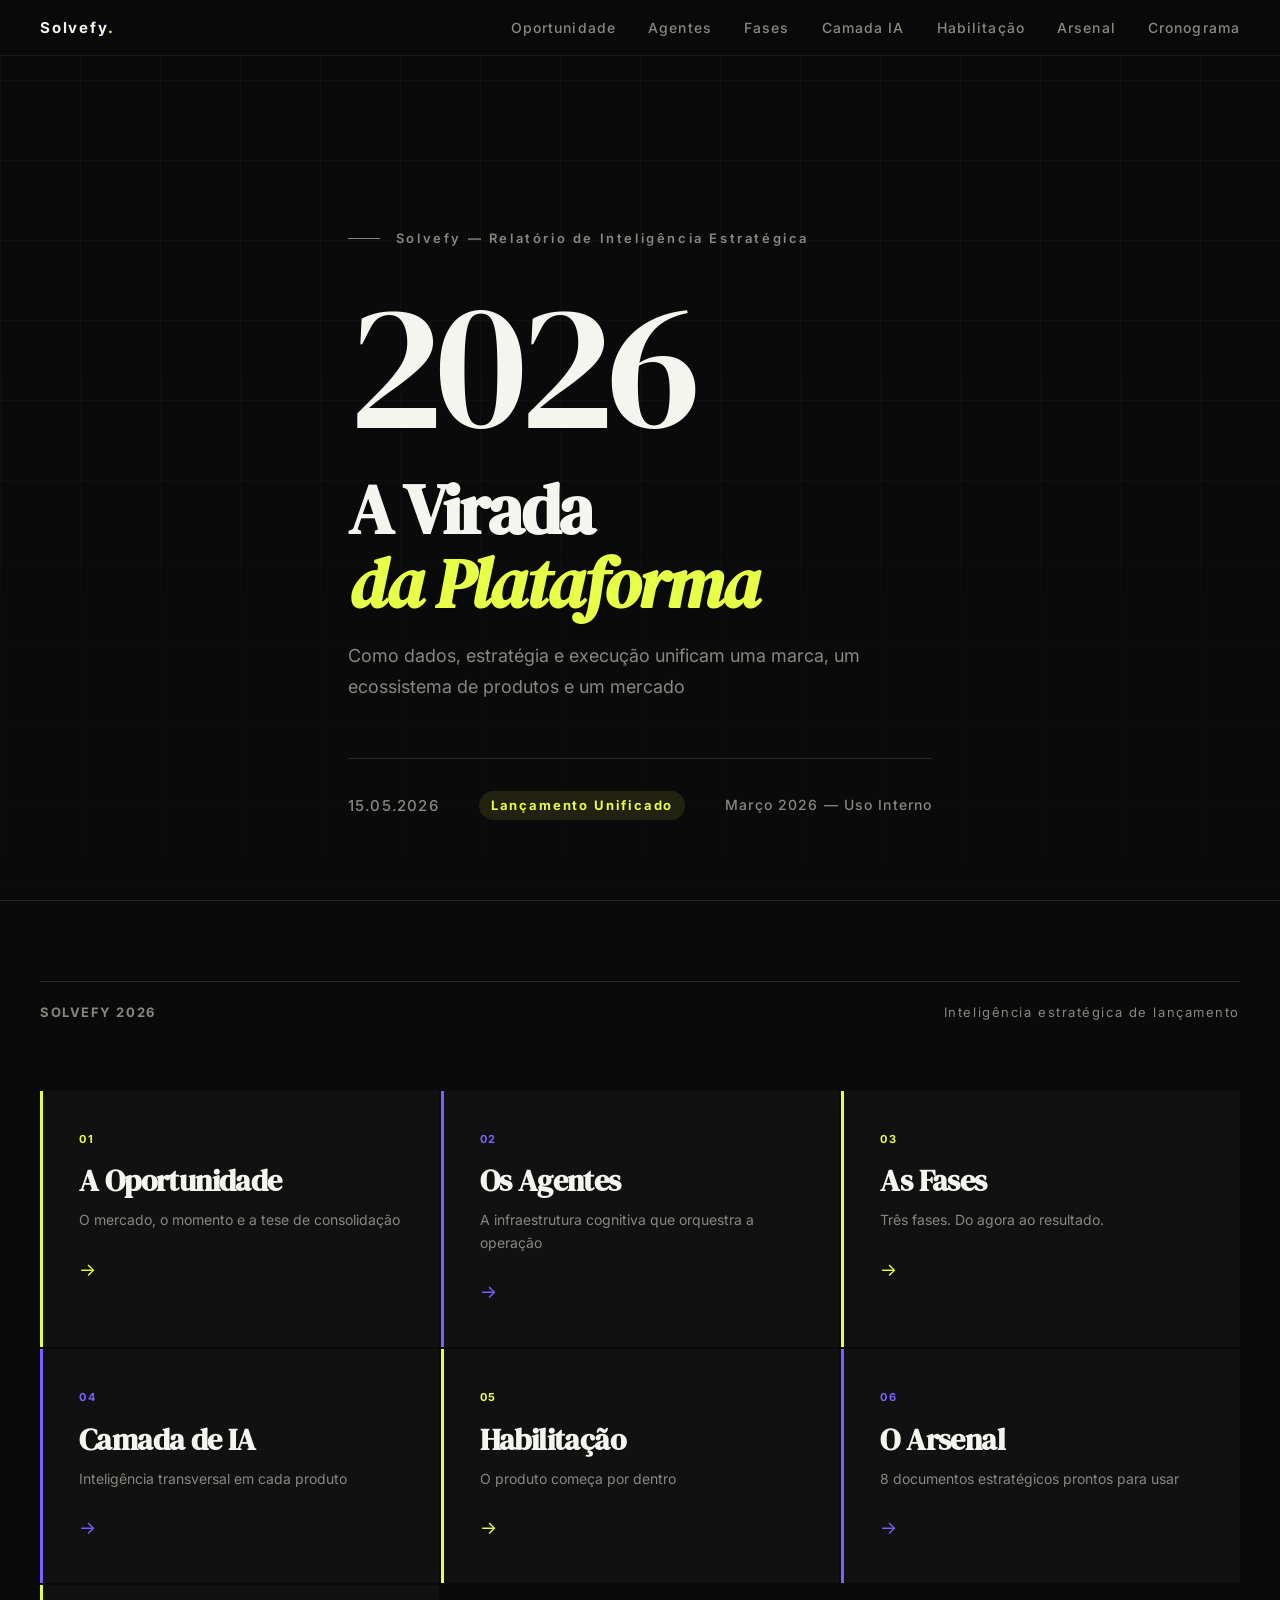
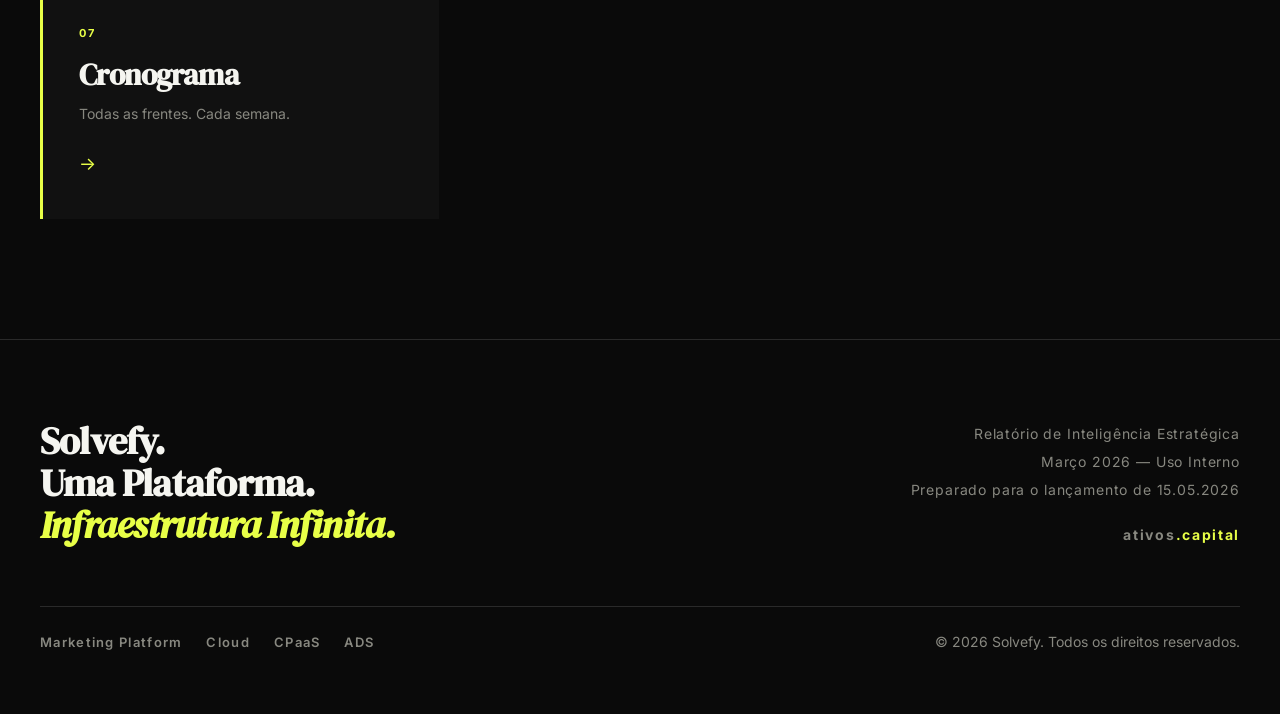
==== index.html @ 9a2e1b94 "feat: site multi-página — 8 páginas independentes Cada seção vira uma página HTML autônoma com naveg" ====
<!DOCTYPE html>
<html lang="pt-BR">
<head>
  <meta charset="UTF-8">
  <meta name="viewport" content="width=device-width, initial-scale=1.0">
  <title>Solvefy — Visão Geral</title>
  <link rel="preconnect" href="https://fonts.googleapis.com">
  <link rel="preconnect" href="https://fonts.gstatic.com" crossorigin>
  <link href="https://fonts.googleapis.com/css2?family=Inter:wght@300;400;500;600;700&family=DM+Serif+Display:ital@0;1&display=swap" rel="stylesheet">
  <style>
    *, *::before, *::after {
      box-sizing: border-box;
      margin: 0;
      padding: 0;
    }

    :root {
      --bg-dark: #0A0A0A;
      --bg-card: #141414;
      --bg-muted: #1A1A1A;
      --bg-light: #F5F5F0;
      --text-primary: #F5F5F0;
      --text-dark: #0A0A0A;
      --text-muted: #888880;
      --text-muted-dark: #555550;
      --accent: #E8FF47;
      --violet: #7B61FF;
      --rule: #2A2A2A;
      --rule-light: #DDDDD8;
      --font-sans: 'Inter', system-ui, -apple-system, sans-serif;
      --font-display: 'DM Serif Display', 'Georgia', serif;
    }

    html {
      scroll-behavior: smooth;
      font-size: 18px;
    }


    body {
      background-color: var(--bg-dark);
      color: var(--text-primary);
      font-family: var(--font-sans);
      font-size: 17px;
      line-height: 1.6;
      -webkit-font-smoothing: antialiased;
      -moz-osx-font-smoothing: grayscale;
    }

    /* ─── FLOATING NAV ─────────────────────────────────────────── */

    .nav {
      position: fixed;
      top: 0;
      left: 0;
      right: 0;
      z-index: 100;
      padding: 0 40px;
      height: 56px;
      display: flex;
      align-items: center;
      justify-content: space-between;
      background: rgba(10, 10, 10, 0.88);
      backdrop-filter: blur(12px);
      -webkit-backdrop-filter: blur(12px);
      border-bottom: 1px solid rgba(255, 255, 255, 0.06);
      transition: background 0.3s ease;
    }

    .nav-logo {
      font-family: var(--font-sans);
      font-weight: 700;
      font-size: 15px;
      letter-spacing: 0.12em;
      text-transform: uppercaso;
      color: var(--text-primary);
      text-decoration: none;
    }

    .nav-logo span {
      color: var(--accent);
    }

    .nav-links {
      display: flex;
      gap: 32px;
      list-style: none;
    }

    .nav-links a {
      font-size: 14px;
      font-weight: 500;
      letter-spacing: 0.08em;
      text-transform: uppercaso;
      color: var(--text-muted);
      text-decoration: none;
      transition: color 0.2s;
    }

    .nav-links a:hover {
      color: var(--text-primary);
    }

    /* ─── UTILITIES ────────────────────────────────────────────── */

    .container {
      max-width: 1280px;
      margin: 0 auto;
      padding: 0 40px;
    }

    .rule {
      border: none;
      border-top: 1px solid var(--rule);
      margin: 0;
    }

    .rule--light {
      border-top-color: var(--rule-light);
    }

    .eyebrow {
      font-size: 13px;
      font-weight: 600;
      letter-spacing: 0.16em;
      text-transform: uppercaso;
      color: var(--text-muted);
    }

    .eyebrow--light {
      color: var(--text-muted-dark);
    }

    .badge {
      display: inline-block;
      font-size: 12px;
      font-weight: 700;
      letter-spacing: 0.12em;
      text-transform: uppercaso;
      padding: 3px 10px;
      border-radius: 100px;
      line-height: 1.6;
    }

    .badge--marca    { background: #1A1A2E; color: #7B61FF; }
    .badge--growth   { background: #1A2E1A; color: #4ADE80; }
    .badge--sales    { background: #2E1A1A; color: #FB7185; }
    .badge--intel    { background: #1A2430; color: #38BDF8; }
    .badge--enable   { background: #2A1A1A; color: #FBBF24; }

    /* Light section badge variants */
    .light .badge--marca    { background: #EDE9FF; color: #5B3FDB; }
    .light .badge--growth   { background: #DCFCE7; color: #16A34A; }
    .light .badge--sales    { background: #FFE4E6; color: #BE123C; }
    .light .badge--intel    { background: #E0F2FE; color: #0369A1; }
    .light .badge--enable   { background: #FEF3C7; color: #92400E; }

    /* ─── ANIMATION ────────────────────────────────────────────── */

    .fade-up {
      opacity: 0;
      transform: translateY(28px);
      transition: opacity 0.7s cubic-bezier(0.22, 1, 0.36, 1),
                  transform 0.7s cubic-bezier(0.22, 1, 0.36, 1);
    }

    .fade-up.visible {
      opacity: 1;
      transform: translateY(0);
    }

    .fade-up--delay-1 { transition-delay: 0.1s; }
    .fade-up--delay-2 { transition-delay: 0.2s; }
    .fade-up--delay-3 { transition-delay: 0.3s; }
    .fade-up--delay-4 { transition-delay: 0.4s; }
    .fade-up--delay-5 { transition-delay: 0.5s; }

    /* ─── SECTION 1: HERO ──────────────────────────────────────── */

    .hero {
      min-height: 100vh;
      background: var(--bg-dark);
      display: flex;
      flex-direction: column;
      justify-content: flex-end;
      padding-bottom: 80px;
      padding-top: 80px;
      position: relative;
      overflow: hidden;
    }

    .hero-grid-bg {
      position: absolute;
      inset: 0;
      background-image:
        linear-gradient(rgba(255,255,255,0.025) 1px, transparent 1px),
        linear-gradient(90deg, rgba(255,255,255,0.025) 1px, transparent 1px);
      background-size: 80px 80px;
      pointer-events: none;
    }

    .hero-gradient {
      position: absolute;
      bottom: 0;
      left: 0;
      right: 0;
      height: 60%;
      background: linear-gradient(to top, var(--bg-dark), transparent);
      pointer-events: none;
    }

    .hero-content {
      position: relative;
      z-index: 1;
    }

    .hero-eyebrow {
      font-size: 13px;
      font-weight: 600;
      letter-spacing: 0.2em;
      text-transform: uppercaso;
      color: var(--text-muted);
      margin-bottom: 40px;
      display: flex;
      align-items: center;
      gap: 16px;
    }

    .hero-eyebrow::before {
      content: '';
      display: block;
      width: 32px;
      height: 1px;
      background: var(--text-muted);
    }

    .hero-year {
      font-family: var(--font-display);
      font-size: clamp(115px, 14vw, 230px);
      line-height: 0.85;
      letter-spacing: -0.04em;
      color: var(--text-primary);
      margin-bottom: 32px;
    }

    .hero-headline {
      font-family: var(--font-display);
      font-size: clamp(41px, 5.5vw, 83px);
      line-height: 1.05;
      letter-spacing: -0.03em;
      color: var(--text-primary);
      margin-bottom: 20px;
      max-width: 760px;
    }

    .hero-headline em {
      color: var(--accent);
      font-style: italic;
    }

    .hero-subhead {
      font-size: 18px;
      font-weight: 400;
      color: var(--text-muted);
      max-width: 560px;
      line-height: 1.7;
      margin-bottom: 56px;
    }

    .hero-meta {
      display: flex;
      align-items: center;
      gap: 40px;
      padding-top: 32px;
      border-top: 1px solid var(--rule);
    }

    .hero-meta-date {
      font-size: 15px;
      font-weight: 500;
      letter-spacing: 0.08em;
      color: var(--text-muted);
    }

    .hero-meta-tag {
      font-size: 13px;
      font-weight: 700;
      letter-spacing: 0.14em;
      text-transform: uppercaso;
      color: var(--accent);
      background: rgba(232, 255, 71, 0.1);
      padding: 4px 12px;
      border-radius: 100px;
    }

    /* ─── SECTION 2: THE OPPORTUNITY ───────────────────────────── */

    .opportunity {
      background: var(--bg-dark);
      padding: 120px 0;
      border-top: 1px solid var(--rule);
    }

    .opportunity-stats {
      display: grid;
      grid-template-columns: repeat(3, 1fr);
      gap: 0;
      margin-bottom: 80px;
      border: 1px solid var(--rule);
    }

    .stat-block {
      padding: 56px 48px;
      border-right: 1px solid var(--rule);
    }

    .stat-block:last-child {
      border-right: none;
    }

    .stat-number {
      font-family: var(--font-display);
      font-size: clamp(64px, 7vw, 110px);
      line-height: 0.9;
      letter-spacing: -0.03em;
      color: var(--accent);
      margin-bottom: 20px;
    }

    .stat-label {
      font-size: 16px;
      color: var(--text-muted);
      line-height: 1.6;
      max-width: 220px;
    }

    .opportunity-narrative {
      display: grid;
      grid-template-columns: 1fr 1fr;
      gap: 80px;
      align-items: start;
    }

    .opportunity-narrative p {
      font-size: 18px;
      line-height: 1.8;
      color: var(--text-muted);
    }

    .opportunity-narrative p strong {
      color: var(--text-primary);
      font-weight: 600;
    }

    .opportunity-quote {
      border-left: 2px solid var(--accent);
      padding-left: 24px;
    }

    .opportunity-quote p {
      font-size: 17px;
      font-style: italic;
      color: var(--text-muted);
      line-height: 1.7;
    }

    .opportunity-quote cite {
      display: block;
      margin-top: 12px;
      font-size: 14px;
      font-style: normal;
      font-weight: 600;
      letter-spacing: 0.08em;
      text-transform: uppercaso;
      color: var(--text-muted);
    }

    /* ─── SECTION 3: THE FRAMEWORK ──────────────────────────────── */

    .framework {
      background: var(--bg-light);
      color: var(--text-dark);
      padding: 120px 0;
    }

    .framework .eyebrow {
      color: var(--text-muted-dark);
    }

    .framework-header {
      margin-bottom: 80px;
    }

    .framework-headline {
      font-family: var(--font-display);
      font-size: clamp(41px, 4.5vw, 69px);
      line-height: 1.05;
      letter-spacing: -0.03em;
      color: var(--text-dark);
      margin-top: 16px;
      margin-bottom: 8px;
    }

    .framework-subhead {
      font-size: 18px;
      color: var(--text-muted-dark);
      font-weight: 400;
    }

    .framework-theory {
      display: grid;
      grid-template-columns: 5fr 7fr;
      gap: 80px;
      align-items: start;
      padding: 56px 0;
      border-top: 1px solid var(--rule-light);
      border-bottom: 1px solid var(--rule-light);
      margin-bottom: 80px;
    }

    .framework-theory-label {
      font-size: 13px;
      font-weight: 700;
      letter-spacing: 0.16em;
      text-transform: uppercaso;
      color: var(--text-muted-dark);
      margin-bottom: 12px;
    }

    .framework-theory-title {
      font-family: var(--font-display);
      font-size: 32px;
      line-height: 1.2;
      letter-spacing: -0.02em;
      color: var(--text-dark);
    }

    .framework-theory-body {
      font-size: 17px;
      line-height: 1.8;
      color: var(--text-muted-dark);
    }

    .framework-theory-body strong {
      color: var(--text-dark);
    }

    .agents-grid {
      display: grid;
      grid-template-columns: repeat(4, 1fr);
      gap: 16px;
    }

    .agent-card {
      background: white;
      border: 1px solid var(--rule-light);
      padding: 28px 24px;
      position: relative;
      cursor: default;
      transition: transform 0.25s cubic-bezier(0.22, 1, 0.36, 1),
                  box-shadow 0.25s cubic-bezier(0.22, 1, 0.36, 1),
                  background 0.25s ease;
      overflow: hidden;
    }

    .agent-card::after {
      content: '';
      position: absolute;
      bottom: 0;
      left: 0;
      right: 0;
      height: 2px;
      background: var(--accent);
      transform: scaleX(0);
      transform-origin: left;
      transition: transform 0.3s cubic-bezier(0.22, 1, 0.36, 1);
    }

    .agent-card:hover {
      transform: translateY(-4px);
      box-shadow: 0 16px 40px rgba(0, 0, 0, 0.12);
    }

    .agent-card:hover::after {
      transform: scaleX(1);
    }

    .agent-card:hover .agent-description {
      opacity: 1;
      transform: translateY(0);
    }

    .agent-card-top {
      margin-bottom: 16px;
    }

    .agent-name {
      font-size: 18px;
      font-weight: 700;
      letter-spacing: -0.01em;
      color: var(--text-dark);
      margin-bottom: 10px;
      line-height: 1.3;
    }

    .agent-role {
      font-size: 15px;
      color: var(--text-muted-dark);
      line-height: 1.5;
      margin-top: 12px;
    }

    .agent-question {
      font-size: 15px;
      font-style: italic;
      color: var(--text-dark);
      line-height: 1.5;
      padding-top: 16px;
      border-top: 1px solid var(--rule-light);
      margin-top: 16px;
    }

    .agent-question::before {
      content: '"';
      font-family: var(--font-display);
      font-size: 23px;
      color: var(--violet);
      line-height: 1;
      display: block;
      margin-bottom: 4px;
    }

    .agent-description {
      font-size: 14px;
      color: var(--text-muted-dark);
      opacity: 0;
      transform: translateY(6px);
      transition: opacity 0.3s ease, transform 0.3s ease;
      transition-delay: 0.05s;
    }

    /* ─── SECTION 4: TIMELINE ───────────────────────────────────── */

    .timeline-section {
      background: var(--bg-dark);
      padding: 120px 0;
      border-top: 1px solid var(--rule);
    }

    .timeline-header {
      margin-bottom: 80px;
    }

    .section-headline {
      font-family: var(--font-display);
      font-size: clamp(41px, 4.5vw, 69px);
      line-height: 1.05;
      letter-spacing: -0.03em;
      color: var(--text-primary);
      margin-top: 16px;
    }

    .timeline {
      display: grid;
      grid-template-columns: repeat(3, 1fr);
      gap: 0;
      border: 1px solid var(--rule);
    }

    .phase {
      padding: 56px 40px;
      border-right: 1px solid var(--rule);
      position: relative;
    }

    .phase:last-child {
      border-right: none;
    }

    .phase-number {
      font-size: 13px;
      font-weight: 700;
      letter-spacing: 0.14em;
      text-transform: uppercaso;
      color: var(--text-muted);
      margin-bottom: 8px;
    }

    .phase-title {
      font-family: var(--font-display);
      font-size: 32px;
      line-height: 1.1;
      letter-spacing: -0.02em;
      color: var(--text-primary);
      margin-bottom: 6px;
    }

    .phase-period {
      font-size: 14px;
      font-weight: 500;
      letter-spacing: 0.06em;
      color: var(--accent);
      margin-bottom: 32px;
    }

    .phase-agents {
      display: flex;
      flex-wrap: wrap;
      gap: 6px;
      margin-bottom: 28px;
    }

    .phase-agent-tag {
      font-size: 13px;
      font-weight: 600;
      letter-spacing: 0.06em;
      background: var(--bg-muted);
      color: var(--text-muted);
      padding: 4px 10px;
      border-radius: 4px;
    }

    .phase-actions {
      list-style: none;
      margin-bottom: 40px;
    }

    .phase-actions li {
      font-size: 16px;
      color: var(--text-muted);
      padding: 10px 0;
      border-bottom: 1px solid var(--rule);
      display: flex;
      align-items: flex-start;
      gap: 10px;
      line-height: 1.5;
    }

    .phase-actions li::before {
      content: '→';
      color: var(--accent);
      font-size: 14px;
      margin-top: 2px;
      flex-shrink: 0;
    }

    .phase-metric {
      background: var(--bg-muted);
      padding: 20px 24px;
      border-left: 2px solid var(--accent);
    }

    .phase-metric-number {
      font-family: var(--font-display);
      font-size: 46px;
      line-height: 1;
      letter-spacing: -0.02em;
      color: var(--accent);
      margin-bottom: 6px;
    }

    .phase-metric-label {
      font-size: 15px;
      color: var(--text-muted);
      line-height: 1.4;
    }

    /* ─── SECTION 5: AI LAYER ───────────────────────────────────── */

    .ai-layer {
      background: var(--accent);
      padding: 120px 0;
    }

    .ai-layer-headline {
      font-family: var(--font-display);
      font-size: clamp(46px, 6vw, 92px);
      line-height: 1.0;
      letter-spacing: -0.04em;
      color: var(--bg-dark);
      margin-bottom: 80px;
      max-width: 800px;
    }

    .ai-columns {
      display: grid;
      grid-template-columns: repeat(4, 1fr);
      gap: 0;
      border-top: 1px solid rgba(0,0,0,0.15);
    }

    .ai-col {
      padding: 48px 32px;
      border-right: 1px solid rgba(0,0,0,0.12);
    }

    .ai-col:last-child {
      border-right: none;
    }

    .ai-col-product {
      font-size: 13px;
      font-weight: 800;
      letter-spacing: 0.16em;
      text-transform: uppercaso;
      color: rgba(10, 10, 10, 0.5);
      margin-bottom: 10px;
    }

    .ai-col-name {
      font-size: 21px;
      font-weight: 700;
      letter-spacing: -0.02em;
      color: var(--bg-dark);
      margin-bottom: 20px;
      line-height: 1.2;
    }

    .ai-col-description {
      font-size: 16px;
      color: rgba(10, 10, 10, 0.65);
      line-height: 1.7;
    }

    .ai-reference {
      margin-top: 80px;
      padding-top: 32px;
      border-top: 1px solid rgba(0,0,0,0.15);
      display: flex;
      gap: 24px;
      align-items: flex-start;
    }

    .ai-reference-bar {
      width: 2px;
      height: 48px;
      background: var(--bg-dark);
      flex-shrink: 0;
      margin-top: 4px;
    }

    .ai-reference-text {
      font-size: 16px;
      font-style: italic;
      color: rgba(10, 10, 10, 0.6);
      line-height: 1.7;
    }

    .ai-reference-text strong {
      color: var(--bg-dark);
      font-style: normal;
    }

    /* ─── SECTION 6: EDUCATION ──────────────────────────────────── */

    .education {
      background: var(--bg-dark);
      padding: 120px 0;
      border-top: 1px solid var(--rule);
    }

    .education-header {
      margin-bottom: 80px;
    }

    .education-grid {
      display: grid;
      grid-template-columns: 1fr 1fr;
      gap: 80px;
      align-items: start;
    }

    .education-problem-label {
      font-size: 13px;
      font-weight: 700;
      letter-spacing: 0.14em;
      text-transform: uppercaso;
      color: #FB7185;
      margin-bottom: 16px;
    }

    .education-solution-label {
      font-size: 13px;
      font-weight: 700;
      letter-spacing: 0.14em;
      text-transform: uppercaso;
      color: #4ADE80;
      margin-bottom: 16px;
    }

    .education-text {
      font-size: 17px;
      color: var(--text-muted);
      line-height: 1.8;
    }

    .education-text strong {
      color: var(--text-primary);
    }

    .habilitação-layers {
      margin-top: 32px;
      display: flex;
      flex-direction: column;
      gap: 0;
    }

    .habilitação-layer {
      padding: 24px 0;
      border-bottom: 1px solid var(--rule);
      display: grid;
      grid-template-columns: 80px 1fr;
      gap: 24px;
      align-items: center;
    }

    .habilitação-layer:first-child {
      border-top: 1px solid var(--rule);
    }

    .layer-number {
      font-family: var(--font-display);
      font-size: 55px;
      line-height: 1;
      letter-spacing: -0.03em;
      color: var(--rule);
    }

    .layer-content {}

    .layer-title {
      font-size: 17px;
      font-weight: 700;
      color: var(--text-primary);
      margin-bottom: 4px;
    }

    .layer-desc {
      font-size: 15px;
      color: var(--text-muted);
      line-height: 1.6;
    }

    /* ─── SECTION 7: FOOTER ─────────────────────────────────────── */

    .footer {
      background: var(--bg-dark);
      padding: 80px 0 60px;
      border-top: 1px solid var(--rule);
    }

    .footer-inner {
      display: grid;
      grid-template-columns: 1fr 1fr;
      gap: 40px;
      align-items: end;
    }

    .footer-tagline {
      font-family: var(--font-display);
      font-size: clamp(28px, 3vw, 46px);
      line-height: 1.1;
      letter-spacing: -0.02em;
      color: var(--text-primary);
    }

    .footer-tagline em {
      color: var(--accent);
      font-style: italic;
    }

    .footer-meta {
      text-align: right;
    }

    .footer-meta-line {
      font-size: 14px;
      color: var(--text-muted);
      letter-spacing: 0.06em;
      line-height: 2;
    }

    .footer-meta-marca {
      font-size: 14px;
      font-weight: 700;
      letter-spacing: 0.12em;
      text-transform: uppercaso;
      color: var(--text-muted);
      margin-top: 8px;
    }

    .footer-meta-marca span {
      color: var(--accent);
    }

    .footer-bottom {
      margin-top: 60px;
      padding-top: 24px;
      border-top: 1px solid var(--rule);
      display: flex;
      justify-content: space-between;
      align-items: center;
    }

    .footer-products {
      display: flex;
      gap: 24px;
    }

    .footer-product {
      font-size: 13px;
      font-weight: 600;
      letter-spacing: 0.1em;
      text-transform: uppercaso;
      color: var(--text-muted);
    }

    .footer-copy {
      font-size: 14px;
      color: var(--text-muted);
    }

    /* ─── DIVIDERS ──────────────────────────────────────────────── */

    .section-divider {
      padding: 20px 40px;
      border-top: 1px solid var(--rule);
      display: flex;
      align-items: center;
      justify-content: space-between;
    }

    .section-divider--light {
      border-top-color: var(--rule-light);
    }

    .section-number {
      font-size: 13px;
      font-weight: 700;
      letter-spacing: 0.12em;
      color: var(--text-muted);
    }

    .section-number--light {
      color: var(--text-muted-dark);
    }

    /* ─── RESPONSIVE ────────────────────────────────────────────── */

    @media (max-width: 1024px) {
      .container { padding: 0 24px; }
      .nav { padding: 0 24px; }
      .nav-links { gap: 20px; }
      .agents-grid { grid-template-columns: repeat(2, 1fr); }
      .ai-columns { grid-template-columns: repeat(2, 1fr); }
      .ai-col:nth-child(2) { border-right: none; }
      .ai-col:nth-child(3) { border-top: 1px solid rgba(0,0,0,0.12); }
      .ai-col:nth-child(4) { border-top: 1px solid rgba(0,0,0,0.12); }
    }

    @media (max-width: 768px) {
      .container { padding: 0 20px; }
      .nav { padding: 0 20px; }
      .nav-links { display: none; }

      .hero { padding-bottom: 60px; min-height: 100svh; }

      .opportunity-stats { grid-template-columns: 1fr; }
      .stat-block { border-right: none; border-bottom: 1px solid var(--rule); }
      .stat-block:last-child { border-bottom: none; }

      .opportunity-narrative { grid-template-columns: 1fr; gap: 40px; }

      .framework-theory { grid-template-columns: 1fr; gap: 32px; }

      .agents-grid { grid-template-columns: 1fr; }

      .timeline { grid-template-columns: 1fr; }
      .phase { border-right: none; border-bottom: 1px solid var(--rule); }
      .phase:last-child { border-bottom: none; }

      .ai-columns { grid-template-columns: 1fr; }
      .ai-col { border-right: none; border-bottom: 1px solid rgba(0,0,0,0.12); }
      .ai-col:last-child { border-bottom: none; }

      .education-grid { grid-template-columns: 1fr; gap: 48px; }

      .footer-inner { grid-template-columns: 1fr; gap: 32px; }
      .footer-meta { text-align: left; }
      .footer-bottom { flex-direction: column; gap: 16px; align-items: flex-start; }
      .footer-products { flex-wrap: wrap; gap: 16px; }
    }

    /* ─── PRINT ─────────────────────────────────────────────────── */

    @media print {
      .nav { display: none; }
      .fade-up { opacity: 1; transform: none; }
      .hero-grid-bg { display: none; }

  
    body { background: white; color: #0A0A0A; }
      .hero, .opportunity, .timeline-section, .education, .footer {
        background: white !important;
        color: #0A0A0A !important;
      }
      .framework { background: #F5F5F0; }
      .ai-layer { background: #F0F0E8; }

      .hero-year, .stat-number, .phase-metric-number, .ai-layer-headline {
        color: #0A0A0A !important;
      }

      .text-muted, .eyebrow, .hero-eyebrow, .stat-label,
      .opportunity-narrative p, .phase-actions li,
      .education-text, .footer-meta-line {
        color: #555 !important;
      }

      .rule, .rule--light { border-color: #DDD; }

      .agent-card { box-shadow: none; border: 1px solid #DDD; }
      .phase { border-color: #DDD; }
    }
  </style>
  <style>
    .hub-nav {
      background: var(--bg-dark);
      padding: 80px 0 120px;
      border-top: 1px solid var(--rule);
    }
    .hub-grid {
      display: grid;
      grid-template-columns: repeat(3, 1fr);
      gap: 2px;
    }
    @media (max-width: 900px) { .hub-grid { grid-template-columns: repeat(2,1fr); } }
    @media (max-width: 600px) { .hub-grid { grid-template-columns: 1fr; } }
    .hub-card {
      display: block; text-decoration: none;
      background: #111; padding: 40px 36px;
      border-left: 3px solid var(--hc, var(--accent));
      position: relative;
      transition: background 0.2s, transform 0.2s;
    }
    .hub-card:hover { background: #161616; transform: translateY(-2px); }
    .hub-card-num {
      display: block; font-size: 11px; font-weight: 700;
      letter-spacing: 0.16em; text-transform: uppercase;
      color: var(--hc, var(--accent)); margin-bottom: 16px;
    }
    .hub-card-title {
      font-family: var(--font-display);
      font-size: clamp(22px, 2.5vw, 30px);
      line-height: 1.1; color: var(--text-primary);
      margin-bottom: 12px; letter-spacing: -0.02em;
    }
    .hub-card-desc { font-size: 14px; color: var(--text-muted); line-height: 1.6; }
    .hub-card-arrow {
      display: block; margin-top: 24px; font-size: 18px;
      color: var(--hc, var(--accent)); transition: transform 0.2s;
    }
    .hub-card:hover .hub-card-arrow { transform: translateX(6px); }
  </style>
</head>
<body>

  <nav class="nav" role="navigation" aria-label="Navegação principal">
    <a href="index.html" class="nav-logo">Solvefy<span>.</span></a>
    <ul class="nav-links">
      <li><a href="oportunidade.html">Oportunidade</a></li>
      <li><a href="agentes.html">Agentes</a></li>
      <li><a href="fases.html">Fases</a></li>
      <li><a href="ia.html">Camada IA</a></li>
      <li><a href="habilitacao.html">Habilitação</a></li>
      <li><a href="arsenal.html">Arsenal</a></li>
      <li><a href="cronograma.html">Cronograma</a></li>
    </ul>
  </nav>


  <section id="hero" class="hero" aria-label="Hero">
    <div class="hero-grid-bg" aria-hidden="true"></div>
    <div class="hero-gradient" aria-hidden="true"></div>

    <div class="container hero-content">
      <div class="hero-eyebrow fade-up" aria-label="Relatório de inteligência estratégica Solvefy">
        Solvefy — Relatório de Inteligência Estratégica
      </div>

      <div class="hero-year fade-up fade-up--delay-1" aria-hidden="true">2026</div>

      <h1 class="hero-headline fade-up fade-up--delay-2">
        A Virada<br><em>da Plataforma</em>
      </h1>

      <p class="hero-subhead fade-up fade-up--delay-3">
        Como dados, estratégia e execução unificam uma marca, um ecossistema de produtos e um mercado
      </p>

      <div class="hero-meta fade-up fade-up--delay-4">
        <span class="hero-meta-date">15.05.2026</span>
        <span class="hero-meta-tag">Lançamento Unificado</span>
        <span class="hero-meta-date" style="margin-left: auto; font-size: 14px;">Março 2026 — Uso Interno</span>
      </div>
    </div>
  </section>

  <section class="hub-nav" aria-label="Navegação do site">
    <div class="container">
      <div class="section-divider" style="padding-left:0;padding-right:0;margin-bottom:48px;">
        <span class="section-number">SOLVEFY 2026</span>
        <span class="section-number" style="font-weight:400;">Inteligência estratégica de lançamento</span>
      </div>
      <div class="hub-grid fade-up">
        <a href="oportunidade.html" class="hub-card" style="--hc:#E8FF47;"><span class="hub-card-num">01</span><h3 class="hub-card-title">A Oportunidade</h3><p class="hub-card-desc">O mercado, o momento e a tese de consolidação</p><span class="hub-card-arrow">→</span></a>
        <a href="agentes.html" class="hub-card" style="--hc:#7B61FF;"><span class="hub-card-num">02</span><h3 class="hub-card-title">Os Agentes</h3><p class="hub-card-desc">A infraestrutura cognitiva que orquestra a operação</p><span class="hub-card-arrow">→</span></a>
        <a href="fases.html" class="hub-card" style="--hc:#E8FF47;"><span class="hub-card-num">03</span><h3 class="hub-card-title">As Fases</h3><p class="hub-card-desc">Três fases. Do agora ao resultado.</p><span class="hub-card-arrow">→</span></a>
        <a href="ia.html" class="hub-card" style="--hc:#7B61FF;"><span class="hub-card-num">04</span><h3 class="hub-card-title">Camada de IA</h3><p class="hub-card-desc">Inteligência transversal em cada produto</p><span class="hub-card-arrow">→</span></a>
        <a href="habilitacao.html" class="hub-card" style="--hc:#E8FF47;"><span class="hub-card-num">05</span><h3 class="hub-card-title">Habilitação</h3><p class="hub-card-desc">O produto começa por dentro</p><span class="hub-card-arrow">→</span></a>
        <a href="arsenal.html" class="hub-card" style="--hc:#7B61FF;"><span class="hub-card-num">06</span><h3 class="hub-card-title">O Arsenal</h3><p class="hub-card-desc">8 documentos estratégicos prontos para usar</p><span class="hub-card-arrow">→</span></a>
        <a href="cronograma.html" class="hub-card" style="--hc:#E8FF47;"><span class="hub-card-num">07</span><h3 class="hub-card-title">Cronograma</h3><p class="hub-card-desc">Todas as frentes. Cada semana.</p><span class="hub-card-arrow">→</span></a>
      </div>
    </div>
  </section>

    <footer class="footer" role="contentinfo">
    <div class="container">

      <div class="footer-inner fade-up">
        <h2 class="footer-tagline">
          Solvefy.<br>Uma Plataforma.<br><em>Infraestrutura Infinita.</em>
        </h2>
        <div class="footer-meta">
          <p class="footer-meta-line">Relatório de Inteligência Estratégica</p>
          <p class="footer-meta-line">Março 2026 — Uso Interno</p>
          <p class="footer-meta-line">Preparado para o lançamento de 15.05.2026</p>
          <p class="footer-meta-marca" style="margin-top: 20px;">ativos<span>.capital</span></p>
        </div>
      </div>

      <div class="footer-bottom">
        <div class="footer-products" role="list" aria-label="Produtos Solvefy">
          <span class="footer-product" role="listitem">Marketing Platform</span>
          <span class="footer-product" role="listitem">Cloud</span>
          <span class="footer-product" role="listitem">CPaaS</span>
          <span class="footer-product" role="listitem">ADS</span>
        </div>
        <p class="footer-copy">&copy; 2026 Solvefy. Todos os direitos reservados.</p>
      </div>

    </div>
  </footer>

    <script>
    (function () {
      'use strict';

      var elements = document.querySelectorAll('.fade-up');

      if (!elements.length) return;

      var observer = new IntersectionObserver(function (entries) {
        entries.forEach(function (entry) {
          if (entry.isIntersecting) {
            entry.target.classList.add('visible');
            observer.unobserve(entry.target);
          }
        });
      }, {
        threshold: 0.12,
        rootMargin: '0px 0px -40px 0px'
      });

      elements.forEach(function (el) {
        observer.observe(el);
      });

      // Hero elements visible immediately
      var heroElements = document.querySelectorAll('.hero .fade-up');
      heroElements.forEach(function (el) {
        el.classList.add('visible');
      });
    })();
  </script>


</body>
</html>
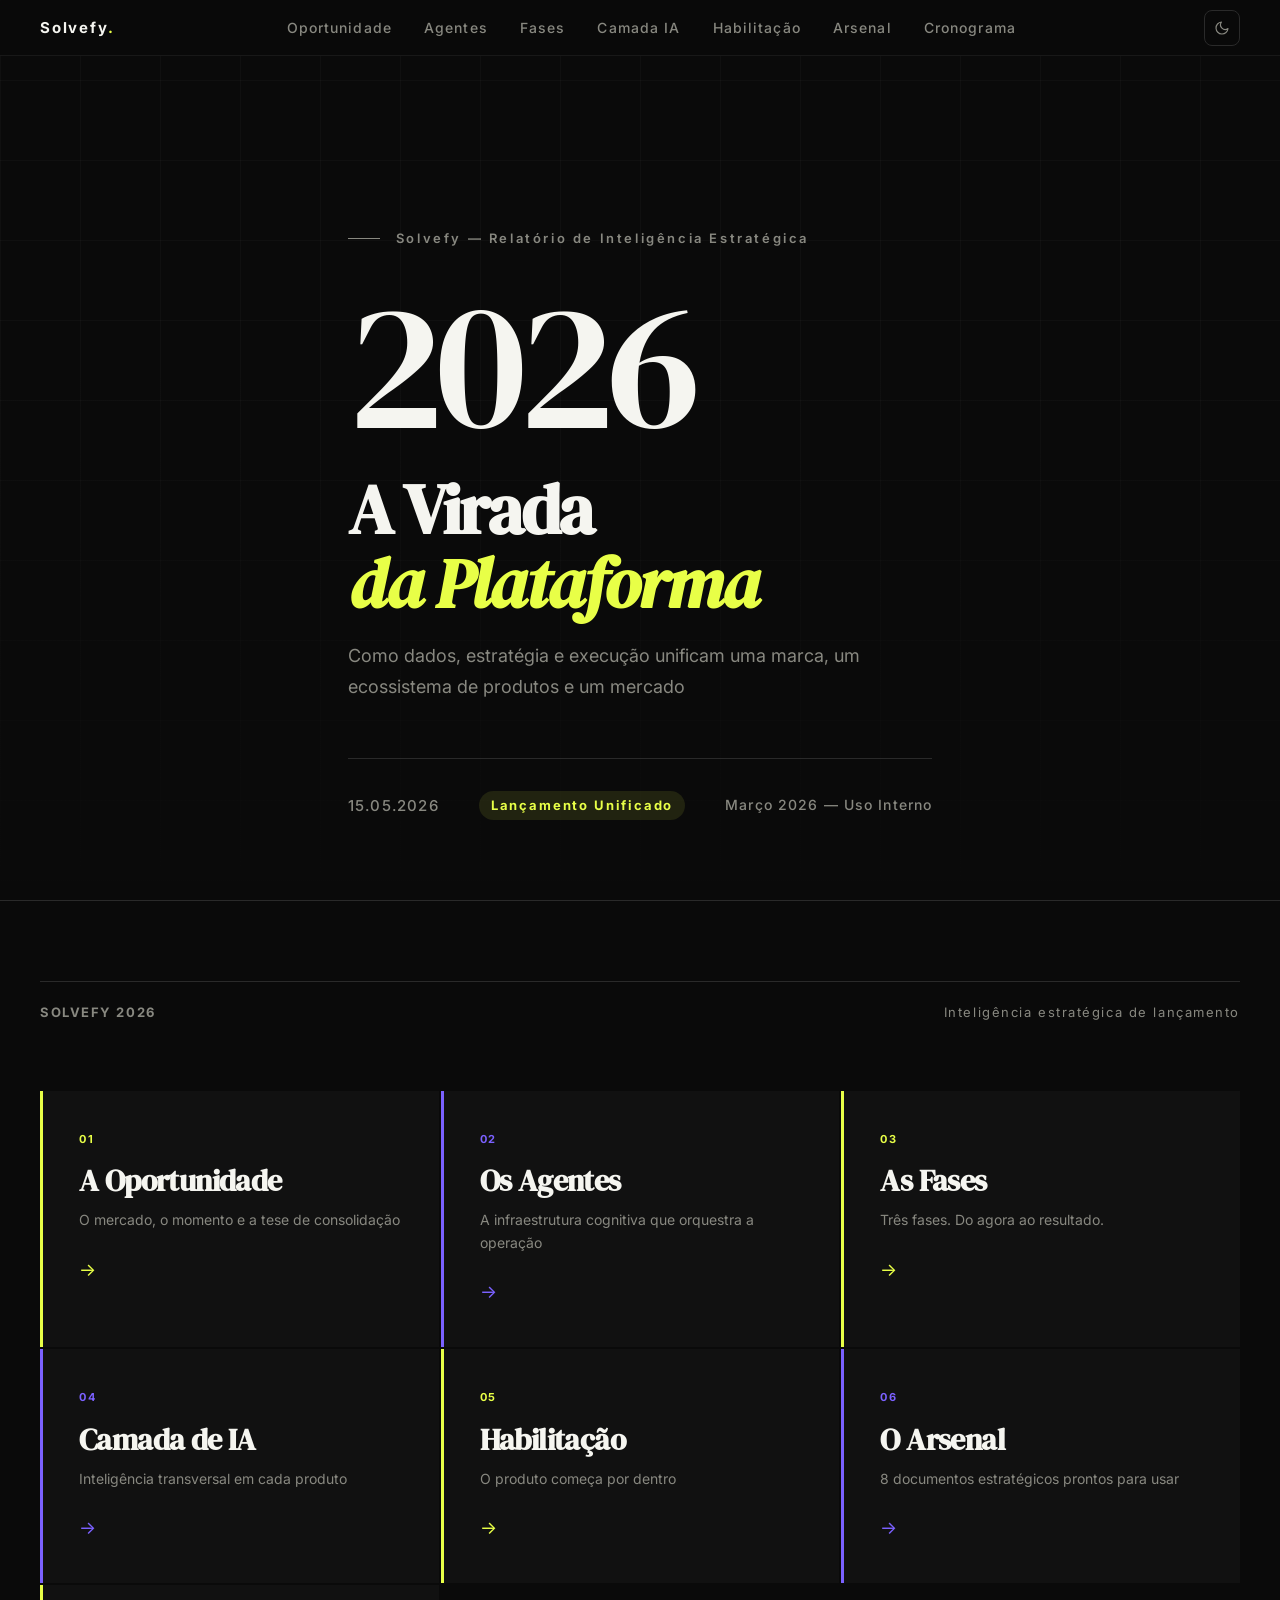
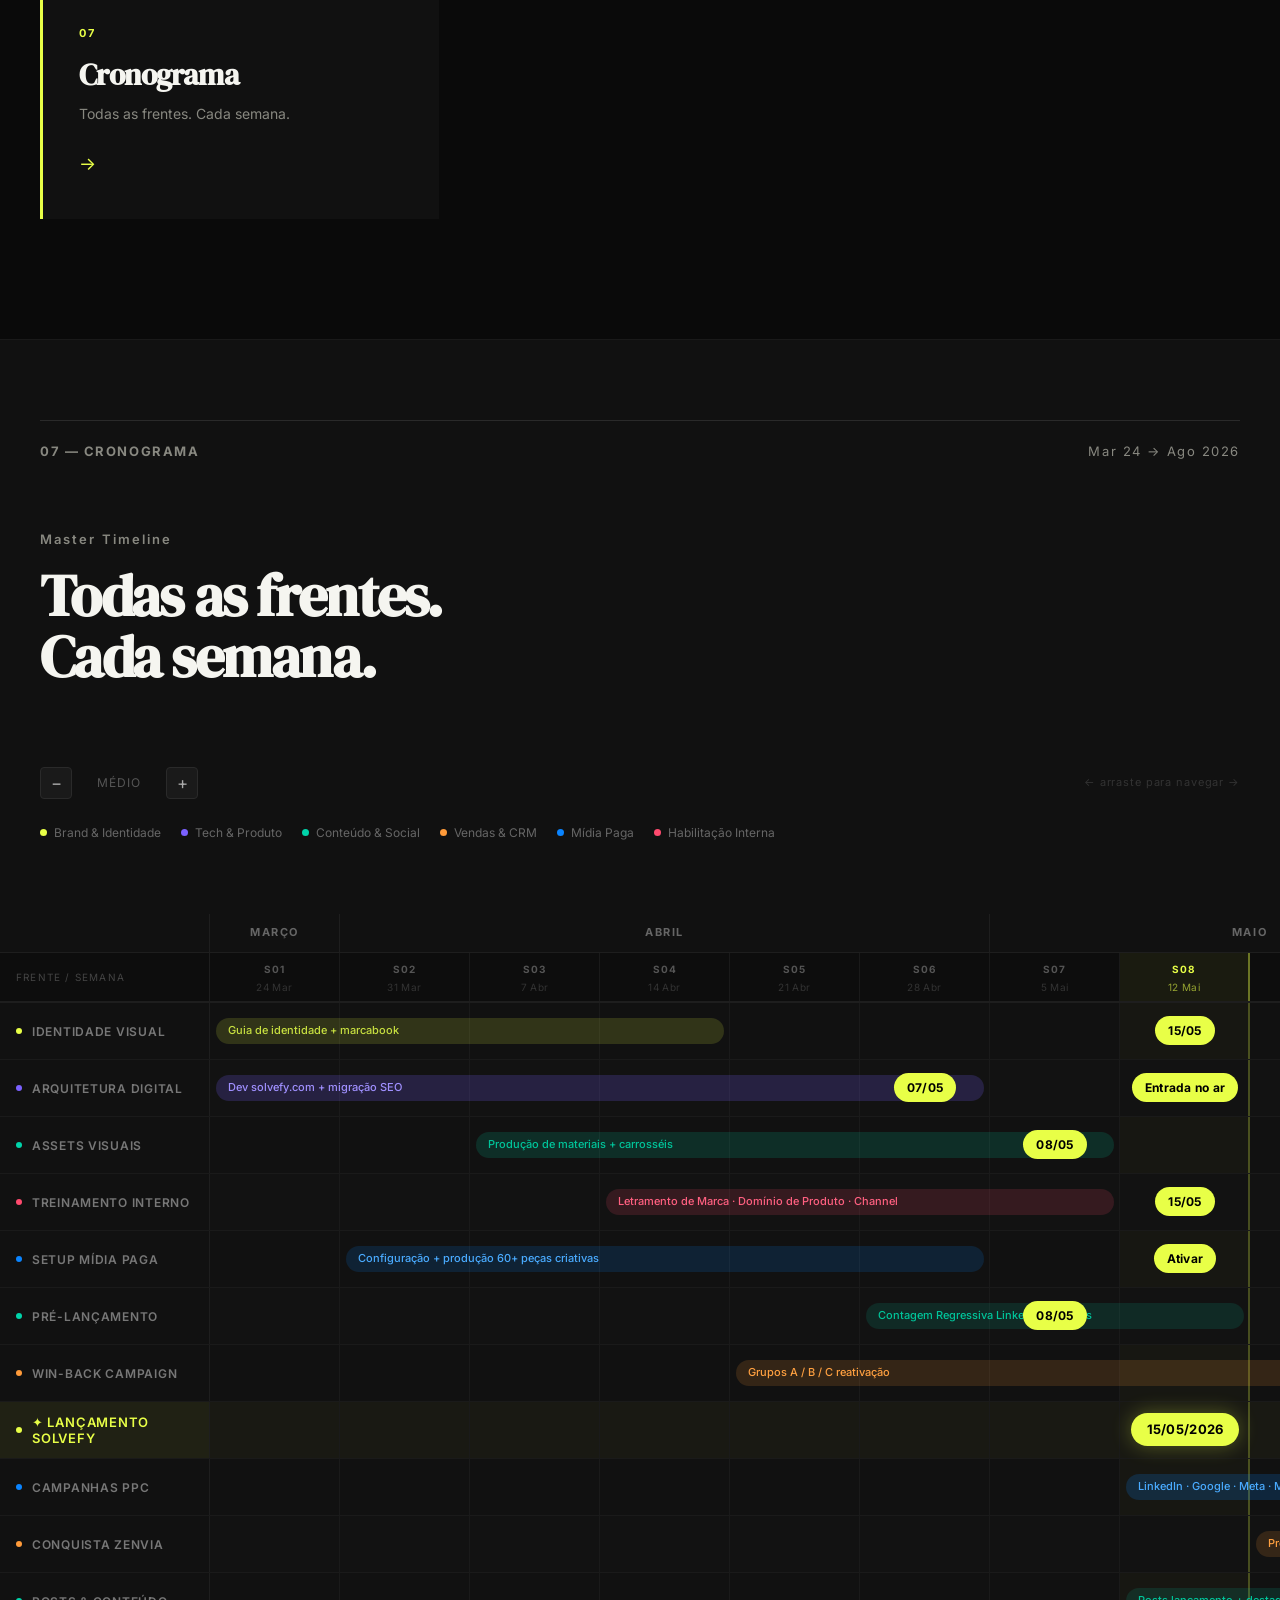
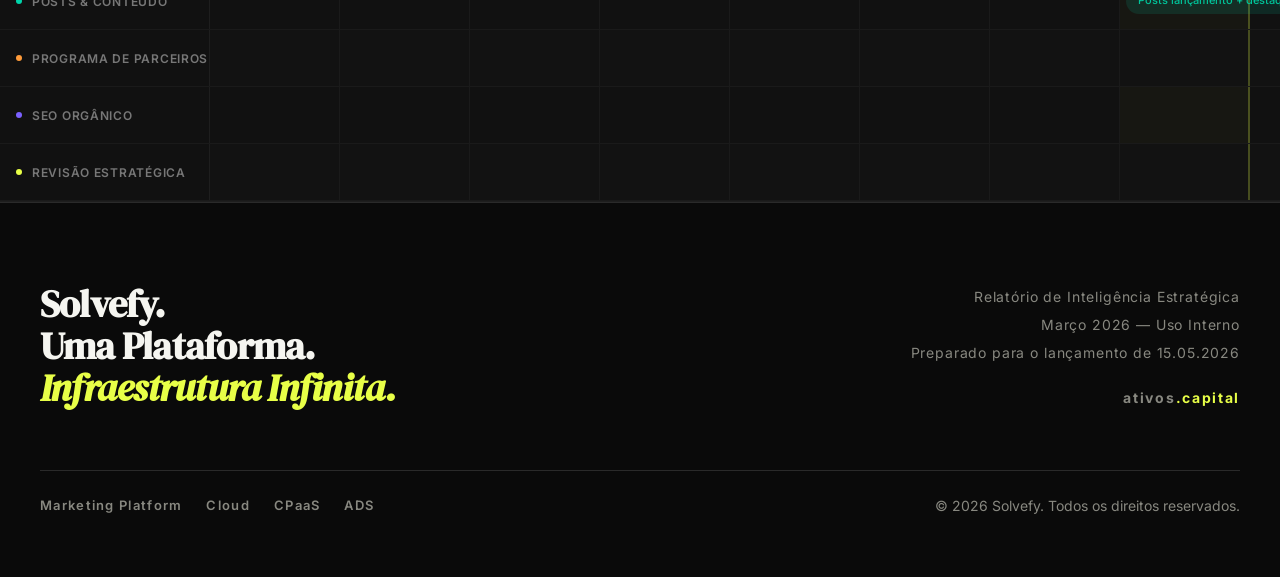
==== commit 378c2419: "feat: light/dark theme switch — toggle persistido via localStorage Co-Authored-By: Claude Sonnet 4.6" ====
--- a/index.html
+++ b/index.html
@@ -7,6 +7,8 @@
   <link rel="preconnect" href="https://fonts.googleapis.com">
   <link rel="preconnect" href="https://fonts.gstatic.com" crossorigin>
   <link href="https://fonts.googleapis.com/css2?family=Inter:wght@300;400;500;600;700&family=DM+Serif+Display:ital@0;1&display=swap" rel="stylesheet">
+  <link rel="stylesheet" href="theme.css">
+  <script src="theme.js"></script>
   <style>
     *, *::before, *::after {
       box-sizing: border-box;
@@ -841,7 +843,99 @@
       line-height: 1.6;
     }
 
-    /* ─── SECTION 7: FOOTER ─────────────────────────────────────── */
+    /* ─── SECTION 7: CRONOGRAMA ─────────────────────────────────── */
+
+    .master-timeline {
+      background: #111;
+      padding: 80px 0 0;
+      border-top: 1px solid #1A1A1A;
+    }
+    .gantt-top { padding: 0 40px 40px; max-width: 1280px; margin: 0 auto; }
+    .gantt-controls {
+      display: flex; align-items: center; gap: 12px;
+      margin-top: 40px; margin-bottom: 0;
+    }
+    .gantt-zoom-btn {
+      background: #1A1A1A; border: 1px solid #2A2A2A;
+      color: #AAA; width: 32px; height: 32px; border-radius: 4px;
+      cursor: pointer; font-size: 17px;
+      display: flex; align-items: center; justify-content: center;
+      transition: all 0.15s; user-select: none; font-family: 'Inter',sans-serif;
+    }
+    .gantt-zoom-btn:hover { background: #222; border-color: #444; color: #DDD; }
+    .gantt-zoom-label {
+      font-size: 12px; color: #555; letter-spacing: 0.1em;
+      text-transform: uppercase; min-width: 70px; text-align: center;
+    }
+    .gantt-hint-drag { font-size: 11px; color: #333; letter-spacing: 0.08em; margin-left: auto; }
+    .gantt-legend { display: flex; gap: 20px; flex-wrap: wrap; margin-top: 24px; }
+    .gantt-legend-item { display: flex; align-items: center; gap: 7px; font-size: 12px; color: #666; }
+    .gantt-legend-dot { width: 7px; height: 7px; border-radius: 50%; flex-shrink: 0; }
+    .gantt-outer {
+      overflow-x: auto; overflow-y: visible; cursor: grab;
+      -webkit-overflow-scrolling: touch; scrollbar-width: thin;
+      scrollbar-color: #2A2A2A #111; margin-top: 32px;
+    }
+    .gantt-outer:active { cursor: grabbing; }
+    .gantt-outer::-webkit-scrollbar { height: 5px; }
+    .gantt-outer::-webkit-scrollbar-track { background: #111; }
+    .gantt-outer::-webkit-scrollbar-thumb { background: #2A2A2A; border-radius: 3px; }
+    .gantt-outer.is-dragging { cursor: grabbing; user-select: none; }
+    .gantt-tbl { display: inline-block; min-width: max-content; border-bottom: 1px solid #1E1E1E; }
+    .g-row {
+      display: grid;
+      grid-template-columns: 210px repeat(var(--gcols, 14), var(--gcw, 130px));
+      border-bottom: 1px solid #1A1A1A;
+    }
+    .g-row:nth-child(even) .g-cell { background: rgba(255,255,255,0.005); }
+    .g-row-months { border-bottom: 1px solid #1E1E1E; }
+    .g-month {
+      display: flex; align-items: center; justify-content: center;
+      border-right: 1px solid #1E1E1E; padding: 10px 0;
+      font-size: 11px; font-weight: 700; letter-spacing: 0.14em;
+      text-transform: uppercase; color: #666;
+    }
+    .g-month-corner { border-right: 1px solid #1E1E1E; }
+    .g-month:last-child { border-right: none; }
+    .g-row-weeks { border-bottom: 2px solid #1E1E1E; background: #0D0D0D; }
+    .g-week { border-right: 1px solid #1A1A1A; padding: 8px 0 6px; text-align: center; }
+    .g-week-corner {
+      display: flex; align-items: center; padding: 0 16px;
+      border-right: 1px solid #1E1E1E;
+      font-size: 10px; letter-spacing: 0.12em; text-transform: uppercase; color: #444;
+    }
+    .g-week-num { display: block; font-size: 10px; font-weight: 700; letter-spacing: 0.1em; text-transform: uppercase; color: #555; }
+    .g-week-date { display: block; font-size: 10px; color: #333; margin-top: 2px; letter-spacing: 0.04em; }
+    .g-week.is-launch { background: rgba(232,255,71,0.06); border-right: 2px solid rgba(232,255,71,0.4); }
+    .g-week.is-launch .g-week-num { color: #E8FF47; }
+    .g-week.is-launch .g-week-date { color: rgba(232,255,71,0.6); }
+    .g-label {
+      display: flex; align-items: center; padding: 0 0 0 16px;
+      border-right: 1px solid #1E1E1E; min-height: 56px;
+      position: sticky; left: 0; z-index: 4; background: #111;
+    }
+    .g-row:nth-child(even) .g-label { background: rgba(17,17,17,1); }
+    .g-row.g-launch-row .g-label { background: rgba(232,255,71,0.04); }
+    .g-label-text { font-size: 12px; font-weight: 600; letter-spacing: 0.06em; text-transform: uppercase; color: #777; line-height: 1.3; }
+    .g-label-dot { width: 6px; height: 6px; border-radius: 50%; margin-right: 10px; flex-shrink: 0; }
+    .g-cell { border-right: 1px solid #1A1A1A; min-height: 56px; position: relative; display: flex; align-items: center; justify-content: center; }
+    .g-cell.is-launch-col { border-right: 2px solid rgba(232,255,71,0.25); background: rgba(232,255,71,0.025); }
+    .g-bar {
+      grid-row: 1; height: 26px; border-radius: 100px; margin: 0 6px;
+      display: flex; align-items: center; padding: 0 12px;
+      font-size: 11px; font-weight: 500; white-space: nowrap;
+      overflow: hidden; text-overflow: ellipsis; transition: opacity 0.15s;
+    }
+    .g-bar:hover { opacity: 0.85; }
+    .g-milestone { grid-row: 1; display: flex; align-items: center; justify-content: center; height: 56px; }
+    .g-badge { background: #E8FF47; color: #000; border-radius: 100px; padding: 5px 13px; font-size: 12px; font-weight: 700; white-space: nowrap; letter-spacing: 0.02em; }
+    .g-badge.g-badge-launch { background: #E8FF47; font-size: 13px; padding: 6px 16px; box-shadow: 0 0 20px rgba(232,255,71,0.3); }
+    .g-badge.g-badge-review { background: transparent; border: 2px solid #E8FF47; color: #E8FF47; }
+    .g-launch-row { background: rgba(232,255,71,0.03); }
+    .g-launch-row .g-cell { background: transparent; }
+    .g-launch-row .g-label-text { color: #E8FF47; font-size: 13px; }
+
+    /* ─── SECTION 8: FOOTER ─────────────────────────────────────── */
 
     .footer {
       background: var(--bg-dark);
@@ -1076,6 +1170,10 @@
       <li><a href="arsenal.html">Arsenal</a></li>
       <li><a href="cronograma.html">Cronograma</a></li>
     </ul>
+  <button class="theme-toggle" onclick="toggleTheme()" aria-label="Alternar tema" title="Alternar tema">
+      <svg class="icon-moon" viewBox="0 0 24 24"><path d="M21 12.79A9 9 0 1 1 11.21 3 7 7 0 0 0 21 12.79z"/></svg>
+      <svg class="icon-sun" viewBox="0 0 24 24"><circle cx="12" cy="12" r="5"/><line x1="12" y1="1" x2="12" y2="3"/><line x1="12" y1="21" x2="12" y2="23"/><line x1="4.22" y1="4.22" x2="5.64" y2="5.64"/><line x1="18.36" y1="18.36" x2="19.78" y2="19.78"/><line x1="1" y1="12" x2="3" y2="12"/><line x1="21" y1="12" x2="23" y2="12"/><line x1="4.22" y1="19.78" x2="5.64" y2="18.36"/><line x1="18.36" y1="5.64" x2="19.78" y2="4.22"/></svg>
+    </button>
   </nav>
 
 
@@ -1124,6 +1222,36 @@
     </div>
   </section>
 
+  <section id="master-timeline" class="master-timeline" aria-labelledby="tl-heading">
+    <div class="gantt-top">
+      <div class="section-divider" style="padding-left:0; padding-right:0; margin-bottom: 48px;">
+        <span class="section-number">07 — CRONOGRAMA</span>
+        <span class="section-number" style="font-weight:400;">Mar 24 → Ago 2026</span>
+      </div>
+      <div class="education-header">
+        <p class="eyebrow">Master Timeline</p>
+        <h2 class="section-headline fade-up" id="tl-heading">Todas as frentes.<br>Cada semana.</h2>
+      </div>
+      <div class="gantt-controls fade-up">
+        <button class="gantt-zoom-btn" id="gZoomOutBtn" aria-label="Diminuir zoom">&#8722;</button>
+        <span class="gantt-zoom-label" id="gZoomLbl">Médio</span>
+        <button class="gantt-zoom-btn" id="gZoomInBtn" aria-label="Aumentar zoom">+</button>
+        <span class="gantt-hint-drag">&#8592; arraste para navegar &#8594;</span>
+      </div>
+      <div class="gantt-legend fade-up">
+        <div class="gantt-legend-item"><div class="gantt-legend-dot" style="background:#E8FF47;"></div>Brand &amp; Identidade</div>
+        <div class="gantt-legend-item"><div class="gantt-legend-dot" style="background:#7B61FF;"></div>Tech &amp; Produto</div>
+        <div class="gantt-legend-item"><div class="gantt-legend-dot" style="background:#00D4AA;"></div>Conteúdo &amp; Social</div>
+        <div class="gantt-legend-item"><div class="gantt-legend-dot" style="background:#FF9B3A;"></div>Vendas &amp; CRM</div>
+        <div class="gantt-legend-item"><div class="gantt-legend-dot" style="background:#0A84FF;"></div>Mídia Paga</div>
+        <div class="gantt-legend-item"><div class="gantt-legend-dot" style="background:#FF4A6E;"></div>Habilitação Interna</div>
+      </div>
+    </div>
+    <div class="gantt-outer" id="ganttOuter">
+      <div class="gantt-tbl" id="ganttTbl"></div>
+    </div>
+  </section>
+
     <footer class="footer" role="contentinfo">
     <div class="container">
 
@@ -1184,6 +1312,175 @@
     })();
   </script>
 
+  <script>
+  (function() {
+    var COLS = 14;
+    var WEEKS = [
+      { num:'S01', date:'24 Mar', month:0, launch:false },
+      { num:'S02', date:'31 Mar', month:1, launch:false },
+      { num:'S03', date:'7 Abr',  month:1, launch:false },
+      { num:'S04', date:'14 Abr', month:1, launch:false },
+      { num:'S05', date:'21 Abr', month:1, launch:false },
+      { num:'S06', date:'28 Abr', month:1, launch:false },
+      { num:'S07', date:'5 Mai',  month:2, launch:false },
+      { num:'S08', date:'12 Mai', month:2, launch:true  },
+      { num:'S09', date:'19 Mai', month:2, launch:false },
+      { num:'S10', date:'26 Mai', month:2, launch:false },
+      { num:'S11', date:'2 Jun',  month:3, launch:false },
+      { num:'S12', date:'16 Jun', month:3, launch:false },
+      { num:'S13', date:'7 Jul',  month:4, launch:false },
+      { num:'S14', date:'15 Ago', month:5, launch:false }
+    ];
+    var MONTHS = [
+      { label:'MARÇO',    start:1,  span:1 },
+      { label:'ABRIL',    start:2,  span:5 },
+      { label:'MAIO',     start:7,  span:4 },
+      { label:'JUNHO',    start:11, span:2 },
+      { label:'JUL / AGO', start:13, span:2 }
+    ];
+    var ACTIVITIES = [
+      { label:'IDENTIDADE VISUAL', dot:'#E8FF47', bars:[{ s:1, e:4, label:'Guia de identidade + marcabook', color:'rgba(232,255,71,0.15)', textColor:'#C8E040' }], milestones:[{ col:8, badge:'15/05' }] },
+      { label:'ARQUITETURA DIGITAL', dot:'#7B61FF', bars:[{ s:1, e:6, label:'Dev solvefy.com + migração SEO', color:'rgba(123,97,255,0.2)', textColor:'#A090FF' }], milestones:[{ col:6, badge:'07/05' }, { col:8, badge:'Entrada no ar' }] },
+      { label:'ASSETS VISUAIS', dot:'#00D4AA', bars:[{ s:3, e:7, label:'Produção de materiais + carrosséis', color:'rgba(0,212,170,0.15)', textColor:'#00C49A' }], milestones:[{ col:7, badge:'08/05' }] },
+      { label:'TREINAMENTO INTERNO', dot:'#FF4A6E', bars:[{ s:4, e:7, label:'Letramento de Marca · Domínio de Produto · Channel', color:'rgba(255,74,110,0.15)', textColor:'#FF6080' }], milestones:[{ col:8, badge:'15/05' }] },
+      { label:'SETUP MÍDIA PAGA', dot:'#0A84FF', bars:[{ s:2, e:6, label:'Configuração + produção 60+ peças criativas', color:'rgba(10,132,255,0.15)', textColor:'#4AABFF' }], milestones:[{ col:8, badge:'Ativar' }] },
+      { label:'PRÉ-LANÇAMENTO', dot:'#00D4AA', bars:[{ s:6, e:8, label:'Contagem Regressiva LinkedIn + prévias', color:'rgba(0,212,170,0.12)', textColor:'#00C49A' }], milestones:[{ col:7, badge:'08/05' }] },
+      { label:'WIN-BACK CAMPAIGN', dot:'#FF9B3A', bars:[{ s:5, e:9, label:'Grupos A / B / C reativação', color:'rgba(255,155,58,0.15)', textColor:'#FFA040' }], milestones:[] },
+      { label:'✦  LANÇAMENTO SOLVEFY', dot:'#E8FF47', launch:true, bars:[], milestones:[{ col:8, badge:'15/05/2026', large:true }] },
+      { label:'CAMPANHAS PPC', dot:'#0A84FF', bars:[{ s:8, e:12, label:'LinkedIn · Google · Meta · Microsoft', color:'rgba(10,132,255,0.18)', textColor:'#4AABFF' }], milestones:[{ col:12, badge:'30/06' }] },
+      { label:'CONQUISTA ZENVIA', dot:'#FF9B3A', bars:[{ s:9, e:12, label:'Prospecção + migração sem fricção + landing page', color:'rgba(255,155,58,0.15)', textColor:'#FFA040' }], milestones:[{ col:12, badge:'50 contas' }] },
+      { label:'POSTS & CONTEÚDO', dot:'#00D4AA', bars:[{ s:8, e:10, label:'Posts lançamento + destaques + caso', color:'rgba(0,212,170,0.12)', textColor:'#00C49A' }, { s:11, e:13, label:'Webinário RCS · autoridade de mercado', color:'rgba(0,212,170,0.08)', textColor:'#009A7A' }], milestones:[] },
+      { label:'PROGRAMA DE PARCEIROS', dot:'#FF9B3A', bars:[{ s:11, e:14, label:'3 tiers · certificação · canal de revenda', color:'rgba(255,155,58,0.12)', textColor:'#CC7A20' }], milestones:[] },
+      { label:'SEO ORGÂNICO', dot:'#7B61FF', bars:[{ s:10, e:14, label:'Ciclo de conteúdo RCS · linkbuilding · monitoramento', color:'rgba(123,97,255,0.12)', textColor:'#9080E0' }], milestones:[] },
+      { label:'REVISÃO ESTRATÉGICA', dot:'#E8FF47', bars:[], milestones:[{ col:14, badge:'15/08', review:true }] }
+    ];
+
+    function buildGantt() {
+      var tbl = document.getElementById('ganttTbl');
+      if (!tbl) return;
+      tbl.innerHTML = '';
+      tbl.style.setProperty('--gcols', COLS);
+
+      var mRow = document.createElement('div');
+      mRow.className = 'g-row g-row-months';
+      var corner = document.createElement('div');
+      corner.className = 'g-month g-month-corner';
+      mRow.appendChild(corner);
+      MONTHS.forEach(function(m) {
+        var cell = document.createElement('div');
+        cell.className = 'g-month';
+        cell.style.gridColumn = 'span ' + m.span;
+        cell.textContent = m.label;
+        mRow.appendChild(cell);
+      });
+      tbl.appendChild(mRow);
+
+      var wRow = document.createElement('div');
+      wRow.className = 'g-row g-row-weeks';
+      var wCorner = document.createElement('div');
+      wCorner.className = 'g-week-corner';
+      wCorner.textContent = 'Frente / Semana';
+      wRow.appendChild(wCorner);
+      WEEKS.forEach(function(w) {
+        var cell = document.createElement('div');
+        cell.className = 'g-week' + (w.launch ? ' is-launch' : '');
+        cell.innerHTML = '<span class="g-week-num">' + w.num + '</span><span class="g-week-date">' + w.date + '</span>';
+        wRow.appendChild(cell);
+      });
+      tbl.appendChild(wRow);
+
+      ACTIVITIES.forEach(function(act) {
+        var row = document.createElement('div');
+        row.className = 'g-row' + (act.launch ? ' g-launch-row' : '');
+        var lbl = document.createElement('div');
+        lbl.className = 'g-label';
+        lbl.innerHTML = '<div class="g-label-dot" style="background:' + act.dot + '"></div><span class="g-label-text">' + act.label + '</span>';
+        row.appendChild(lbl);
+        var inner = document.createElement('div');
+        inner.style.gridColumn = '2 / ' + (COLS + 2);
+        inner.style.display = 'grid';
+        inner.style.gridTemplateColumns = 'repeat(' + COLS + ', var(--gcw, 130px))';
+        inner.style.alignItems = 'center';
+        inner.style.minHeight = '56px';
+        for (var ci = 0; ci < COLS; ci++) {
+          var bgCell = document.createElement('div');
+          bgCell.className = 'g-cell' + (WEEKS[ci].launch ? ' is-launch-col' : '');
+          bgCell.style.gridColumn = (ci+1) + ' / ' + (ci+2);
+          bgCell.style.gridRow = '1';
+          bgCell.style.height = '100%';
+          inner.appendChild(bgCell);
+        }
+        act.bars.forEach(function(b) {
+          var bar = document.createElement('div');
+          bar.className = 'g-bar';
+          bar.style.gridColumn = b.s + ' / ' + (b.e + 1);
+          bar.style.gridRow = '1';
+          bar.style.background = b.color;
+          bar.style.color = b.textColor;
+          bar.style.zIndex = '2';
+          bar.style.position = 'relative';
+          bar.textContent = b.label;
+          bar.title = b.label;
+          inner.appendChild(bar);
+        });
+        act.milestones.forEach(function(m) {
+          var ms = document.createElement('div');
+          ms.className = 'g-milestone';
+          ms.style.gridColumn = m.col + ' / ' + (m.col + 1);
+          ms.style.gridRow = '1';
+          ms.style.zIndex = '3';
+          ms.style.position = 'relative';
+          var badge = document.createElement('div');
+          badge.className = 'g-badge' + (m.large ? ' g-badge-launch' : '') + (m.review ? ' g-badge-review' : '');
+          badge.textContent = m.badge;
+          ms.appendChild(badge);
+          inner.appendChild(ms);
+        });
+        row.appendChild(inner);
+        tbl.appendChild(row);
+      });
+    }
+
+    var ZOOMS = [80, 105, 130, 160, 200, 250];
+    var ZLBLS = ['Mínimo','Compacto','Médio','Amplo','Grande','Máximo'];
+    var zi = 2;
+    function applyZoom() {
+      var tbl = document.getElementById('ganttTbl');
+      if (tbl) tbl.style.setProperty('--gcw', ZOOMS[zi] + 'px');
+      var lbl = document.getElementById('gZoomLbl');
+      if (lbl) lbl.textContent = ZLBLS[zi];
+    }
+    var btnIn  = document.getElementById('gZoomInBtn');
+    var btnOut = document.getElementById('gZoomOutBtn');
+    if (btnIn)  btnIn.addEventListener('click',  function() { if (zi < ZOOMS.length-1) { zi++; applyZoom(); } });
+    if (btnOut) btnOut.addEventListener('click', function() { if (zi > 0) { zi--; applyZoom(); } });
+
+    var outer = document.getElementById('ganttOuter');
+    if (outer) {
+      var drag = false, sx = 0, sl = 0;
+      outer.addEventListener('mousedown', function(e) {
+        drag = true; sx = e.pageX - outer.offsetLeft; sl = outer.scrollLeft;
+        outer.classList.add('is-dragging');
+      });
+      document.addEventListener('mouseup', function() {
+        drag = false;
+        if (outer) outer.classList.remove('is-dragging');
+      });
+      outer.addEventListener('mousemove', function(e) {
+        if (!drag) return;
+        e.preventDefault();
+        outer.scrollLeft = sl - (e.pageX - outer.offsetLeft - sx) * 1.4;
+      });
+      outer.addEventListener('mouseleave', function() {
+        drag = false; outer.classList.remove('is-dragging');
+      });
+    }
+
+    buildGantt();
+    applyZoom();
+  })();
+  </script>
+
 
 </body>
 </html>
--- a/theme.css
+++ b/theme.css
@@ -0,0 +1,72 @@
+/* ─── LIGHT THEME OVERRIDES ─────────────────────────────── */
+
+html[data-theme="light"] {
+  --bg-dark:        #F4F4EF;
+  --bg-card:        #FFFFFF;
+  --bg-muted:       #EAEAE5;
+  --bg-light:       #0A0A0A;
+  --text-primary:   #0A0A0A;
+  --text-dark:      #F4F4EF;
+  --text-muted:     #666660;
+  --text-muted-dark:#999994;
+  --accent:         #8B9900;
+  --violet:         #5030EE;
+  --rule:           #DDDDD8;
+  --rule-light:     #333330;
+}
+
+/* Nav hardcoded bg override */
+html[data-theme="light"] .nav {
+  background: rgba(244, 244, 239, 0.92) !important;
+  border-bottom-color: rgba(0, 0, 0, 0.08) !important;
+}
+
+/* Hero grid overlay needs lightening */
+html[data-theme="light"] .hero-grid-bg {
+  opacity: 0.06;
+  filter: invert(1);
+}
+
+html[data-theme="light"] .hero-gradient {
+  background: linear-gradient(to top, var(--bg-dark), transparent) !important;
+}
+
+/* ─── THEME TOGGLE BUTTON ────────────────────────────────── */
+
+.theme-toggle {
+  display: flex;
+  align-items: center;
+  justify-content: center;
+  width: 36px;
+  height: 36px;
+  border: 1px solid var(--rule);
+  border-radius: 8px;
+  background: transparent;
+  cursor: pointer;
+  color: var(--text-muted);
+  transition: border-color 0.2s, color 0.2s, background 0.2s;
+  flex-shrink: 0;
+  margin-left: 16px;
+}
+
+.theme-toggle:hover {
+  border-color: var(--text-muted);
+  color: var(--text-primary);
+}
+
+.theme-toggle svg {
+  width: 16px;
+  height: 16px;
+  fill: none;
+  stroke: currentColor;
+  stroke-width: 1.75;
+  stroke-linecap: round;
+  stroke-linejoin: round;
+}
+
+/* Show correct icon per theme */
+.theme-toggle .icon-moon { display: block; }
+.theme-toggle .icon-sun  { display: none; }
+
+html[data-theme="light"] .theme-toggle .icon-moon { display: none; }
+html[data-theme="light"] .theme-toggle .icon-sun  { display: block; }
